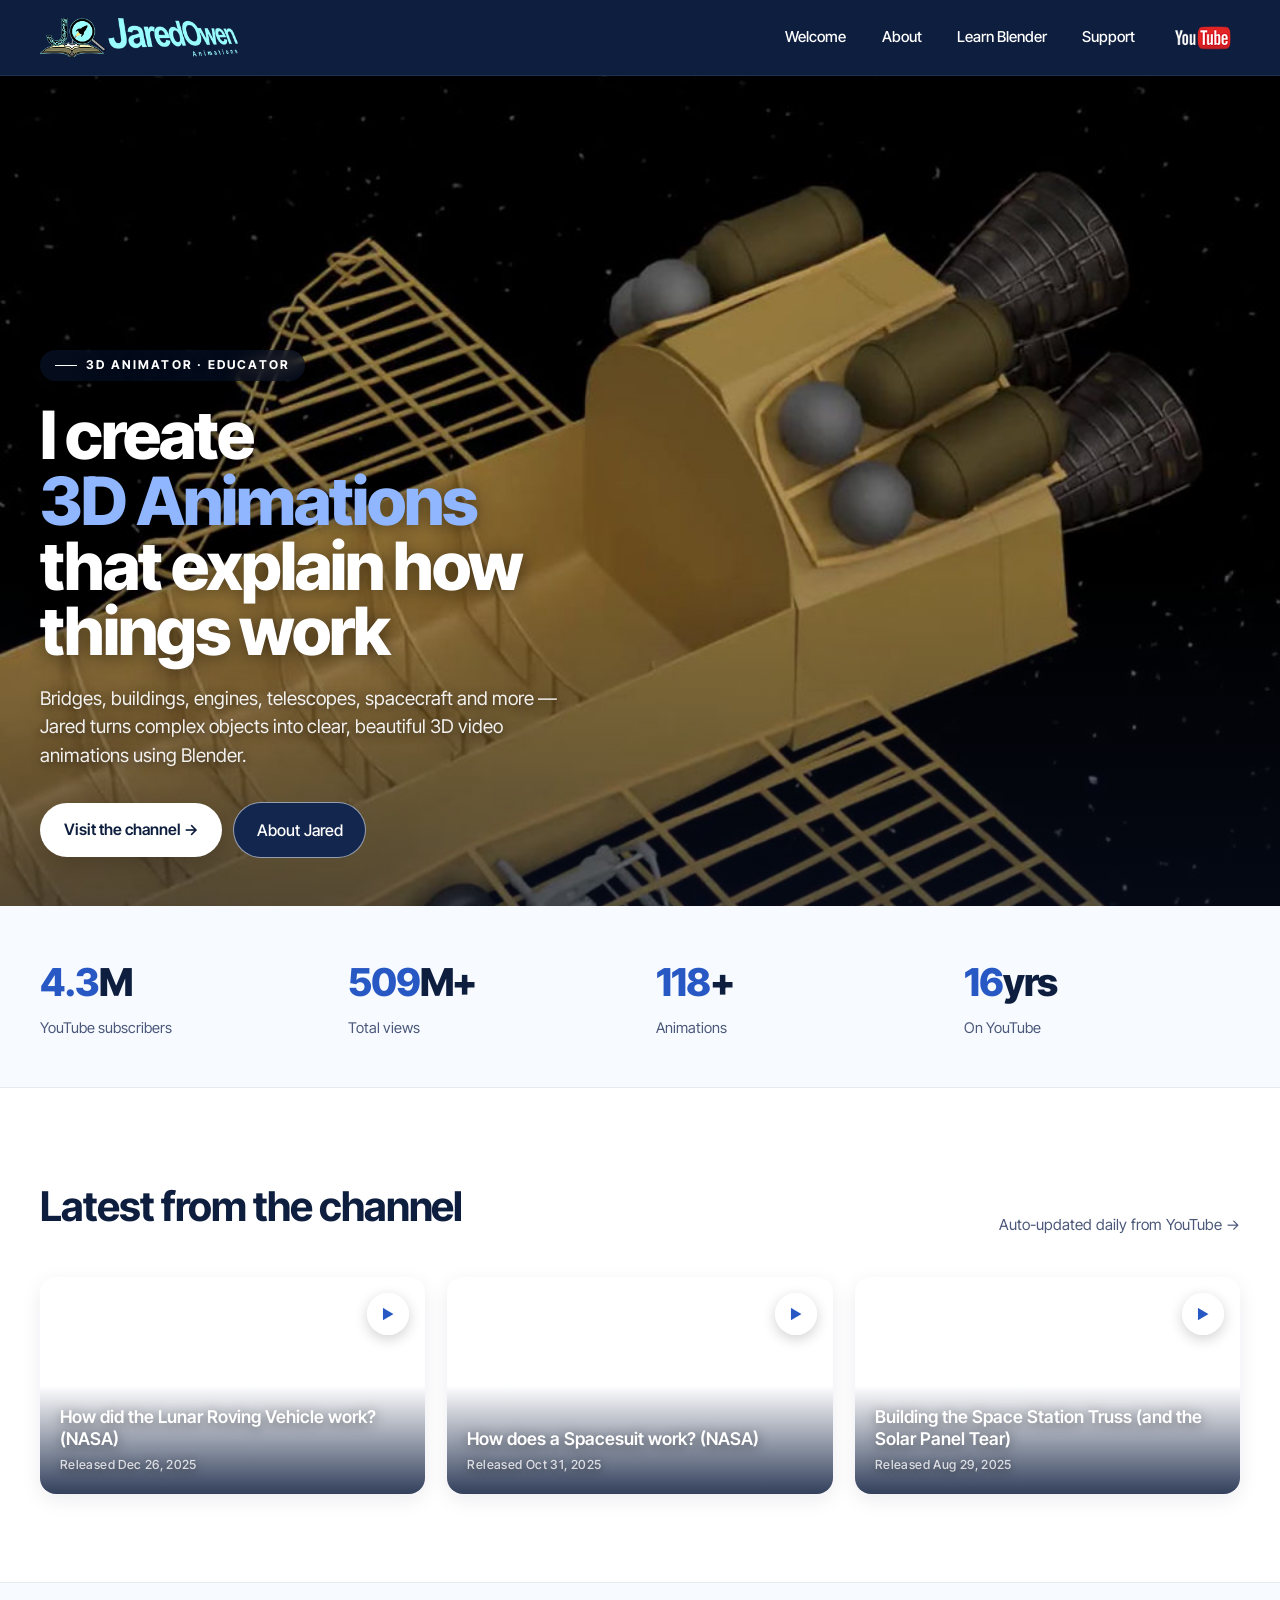
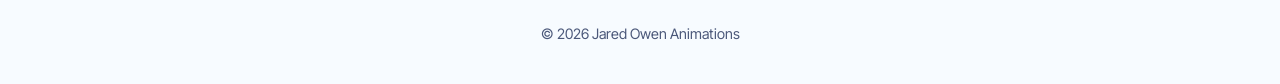
==== index.html @ 5fc321ef "Lighten the hero scrim so the video reads less muted Bumped the gradient start from 35% to 60% and d" ====
<!DOCTYPE html>
<html lang="en">
<head>
  <meta charset="UTF-8" />
  <meta name="viewport" content="width=device-width, initial-scale=1.0" />
  <title>Jared Owen Animations — 3D animations that explain how things work</title>
  <meta name="description" content="Jared Owen creates 3D animations in Blender that explain how things work — bridges, buildings, engines, telescopes, spacecraft and more." />
  <link rel="preconnect" href="https://fonts.googleapis.com">
  <link rel="preconnect" href="https://fonts.gstatic.com" crossorigin>
  <link href="https://fonts.googleapis.com/css2?family=Inter+Tight:wght@400;500;600;700;800;900&display=swap" rel="stylesheet">
  <style>
    :root {
      --paper: #ffffff;
      --surface: #f7fbff;
      --ink: #0e1e3f;
      --ink-soft: #4b587a;
      --line: #e6ebf2;
      --accent: #2758c4;
      --accent-hover: #1d4aa8;
      --accent-soft: #eaf0fc;
      --shadow-sm: 0 6px 20px rgba(14, 30, 63, 0.08);
      --shadow-md: 0 24px 60px rgba(14, 30, 63, 0.18);
      --shadow-lg: 0 40px 100px rgba(14, 30, 63, 0.22);
    }
    * { box-sizing: border-box; }
    html, body { margin: 0; }
    body {
      font-family: 'Inter Tight', system-ui, sans-serif;
      background: var(--paper); color: var(--ink);
      line-height: 1.5; -webkit-font-smoothing: antialiased;
    }
    img { max-width: 100%; display: block; }
    a { color: inherit; text-decoration: none; }

    /* Header — deep navy blue banner, white text */
    .topbar {
      position: sticky; top: 0; z-index: 30;
      display: flex; justify-content: space-between; align-items: center;
      padding: 1.1rem 2.5rem;
      background: var(--ink);
      border-bottom: 1px solid rgba(255, 255, 255, 0.08);
    }
    .brand {
      display: flex; align-items: center; gap: 0.7rem;
      font-weight: 700; font-size: 1.05rem; letter-spacing: -0.01em;
      color: white;
    }
    .brand img { height: 2.4rem; width: auto; }
    .nav { display: flex; gap: 0.3rem; align-items: center; }
    .nav a {
      padding: 0.55rem 0.95rem; font-weight: 500; font-size: 0.94rem;
      color: white; border-radius: 999px;
      transition: color 0.15s, background 0.15s;
    }
    .nav a:hover { color: white; background: #1f3463; }
    .nav .yt-btn {
      display: inline-flex; align-items: center; justify-content: center;
      background: transparent; padding: 0.35rem 0.5rem; margin-left: 0.7rem;
      border-radius: 8px;
      transition: background 0.15s, transform 0.15s;
    }
    .nav .yt-btn img { height: 1.5rem; width: auto; display: block; }
    .nav .yt-btn:hover { background: rgba(255, 255, 255, 0.08); transform: translateY(-1px); }

    /* Hero — full-bleed video, white text directly on video */
    .hero {
      position: relative;
      height: calc(100vh - 70px); min-height: 600px;
      overflow: hidden; background: #000;
    }
    .hero video {
      position: absolute; inset: 0;
      width: 100%; height: 100%; object-fit: cover;
    }
    /* Subtle bottom vignette so white text stays readable.
       Top 60% of the video is fully unobscured; only a narrow band behind
       the headline darkens, and only to 40% navy. */
    .hero::after {
      content: ''; position: absolute; inset: 0; pointer-events: none;
      background: linear-gradient(180deg, transparent 60%, rgba(10, 22, 50, 0.40) 100%);
    }

    .hero-content-wrap {
      position: relative; z-index: 2;
      max-width: 1320px; height: 100%;
      margin: 0 auto; padding: 0 2.5rem;
      display: flex; align-items: end;
      pointer-events: none;
    }
    .hero-content {
      pointer-events: auto;
      max-width: 40rem;
      margin-bottom: 3rem;
      color: white;
      text-shadow: 0 2px 18px rgba(0, 0, 0, 0.45);
    }
    .eyebrow {
      display: inline-flex; align-items: center; gap: 0.55rem;
      letter-spacing: 0.18em; text-transform: uppercase; font-size: 0.76rem;
      font-weight: 700; color: white; margin-bottom: 1.4rem;
      background: rgba(10, 22, 50, 0.55);
      padding: 0.4rem 0.95rem 0.42rem;
      border-radius: 999px;
      backdrop-filter: blur(8px);
    }
    .eyebrow::before {
      content: ''; width: 22px; height: 1px; background: white;
    }
    .hero-content h1 {
      font-size: clamp(2.6rem, 5.2vw, 4.6rem); line-height: 0.98;
      font-weight: 800; letter-spacing: -0.03em; margin: 0 0 1.3rem;
      color: white;
    }
    /* Lighter sky-blue accent so the brand color survives bright video frames. */
    .hero-content h1 .accent { color: #8fb6ff; }
    .hero-content p.lede {
      font-size: 1.18rem; color: rgba(255, 255, 255, 0.92);
      margin: 0 0 2rem; max-width: 34rem;
      text-shadow: 0 2px 10px rgba(0, 0, 0, 0.5);
    }
    .cta-row { display: flex; gap: 0.7rem; flex-wrap: wrap; align-items: center; }
    .btn-primary {
      display: inline-flex; align-items: center; gap: 0.5rem;
      background: white; color: var(--ink);
      padding: 0.95rem 1.5rem; border-radius: 999px;
      font-weight: 600; font-size: 0.98rem;
      transition: transform 0.15s, background 0.15s, color 0.15s;
      text-shadow: none;
      box-shadow: 0 8px 24px rgba(0, 0, 0, 0.18);
    }
    .btn-primary:hover { background: var(--accent); color: white; transform: translateY(-1px); }
    .btn-ghost {
      display: inline-flex; align-items: center; gap: 0.5rem;
      padding: 0.95rem 1.4rem; color: white; font-weight: 500;
      border: 1px solid rgba(255, 255, 255, 0.55); border-radius: 999px;
      background: #13264d;
      transition: background 0.15s, border-color 0.15s;
      text-shadow: none;
    }
    .btn-ghost:hover { background: #1f3463; border-color: white; }

    /* Stats — white surface, blue accents */
    .stats {
      background: var(--surface); border-bottom: 1px solid var(--line);
    }
    .stats-inner {
      max-width: 1320px; margin: 0 auto; padding: 3rem 2.5rem;
      display: grid; grid-template-columns: repeat(4, 1fr); gap: 2rem;
    }
    .stat .num {
      font-size: 2.4rem; font-weight: 800; letter-spacing: -0.03em;
      color: var(--ink);
    }
    .stat .num .accent { color: var(--accent); }
    .stat .label { font-size: 0.92rem; color: var(--ink-soft); margin-top: 0.3rem; }

    /* Latest videos rail */
    .rail-section {
      padding: 5.5rem 2.5rem; max-width: 1320px; margin: 0 auto;
    }
    .rail-head {
      display: flex; justify-content: space-between; align-items: end;
      margin-bottom: 2.5rem; gap: 2rem;
    }
    .rail-head h2 {
      font-size: clamp(1.9rem, 3.2vw, 2.7rem); font-weight: 700;
      letter-spacing: -0.025em; margin: 0; color: var(--ink);
    }
    .rail-head .meta { color: var(--ink-soft); font-size: 0.95rem; }
    .rail {
      display: grid; grid-template-columns: repeat(3, 1fr); gap: 1.4rem;
    }
    .v-card {
      position: relative; aspect-ratio: 16/9; border-radius: 1rem;
      overflow: hidden; background-size: cover; background-position: center;
      box-shadow: var(--shadow-sm);
      transition: transform 0.25s ease, box-shadow 0.25s ease;
    }
    .v-card:hover { transform: translateY(-3px); box-shadow: var(--shadow-md); }
    .v-card::after {
      content: ''; position: absolute; inset: 0;
      background: linear-gradient(180deg, transparent 50%, rgba(14, 30, 63, 0.85));
    }
    .v-card .info {
      position: absolute; bottom: 0; left: 0; right: 0; padding: 1.1rem 1.25rem 1.2rem;
      z-index: 2;
    }
    .v-card .info .tag {
      display: inline-block; background: var(--accent); color: white;
      font-size: 0.68rem; font-weight: 700; letter-spacing: 0.1em;
      padding: 0.22rem 0.55rem; border-radius: 0.3rem;
      text-transform: uppercase; margin-bottom: 0.55rem;
    }
    .v-card .info h3 {
      margin: 0; font-size: 1.1rem; font-weight: 600; color: white;
      line-height: 1.25;
      text-shadow: 0 2px 12px rgba(0,0,0,0.5);
    }
    .v-card .info .released {
      margin-top: 0.4rem;
      font-size: 0.78rem; font-weight: 500;
      color: rgba(255, 255, 255, 0.78);
      letter-spacing: 0.03em;
      text-shadow: 0 2px 8px rgba(0,0,0,0.5);
    }
    .v-card .play {
      position: absolute; top: 1rem; right: 1rem; z-index: 2;
      width: 42px; height: 42px; border-radius: 50%;
      background: rgba(255, 255, 255, 0.95); color: var(--accent);
      display: grid; place-items: center; font-size: 0.85rem;
      box-shadow: 0 4px 14px rgba(0,0,0,0.18);
    }

    footer {
      padding: 2.5rem 2.5rem; text-align: center;
      color: var(--ink-soft); font-size: 0.9rem;
      border-top: 1px solid var(--line);
      background: var(--surface);
    }

    @media (max-width: 900px) {
      .topbar { padding: 0.9rem 1.2rem; }
      .nav a:not(.yt-btn) { display: none; }
      .hero { height: 80vh; min-height: 520px; }
      .hero-content-wrap { padding: 0 1.2rem; }
      .hero-content { margin-bottom: 1.8rem; }
      .stats-inner { grid-template-columns: repeat(2, 1fr); padding: 2.2rem 1.4rem; gap: 1.4rem; }
      .rail-section { padding: 3.5rem 1.4rem; }
      .rail { grid-template-columns: 1fr; }
      .rail-head { flex-direction: column; align-items: start; }
    }
  </style>
</head>
<body>
  <header class="topbar">
    <a href="index.html" class="brand" aria-label="Jared Owen Animations — home">
      <img src="assets/logo.png" alt="Jared Owen Animations" />
    </a>
    <nav class="nav">
      <a href="index.html">Welcome</a>
      <a href="about.html">About</a>
      <a href="learn-blender.html">Learn Blender</a>
      <a href="support.html">Support</a>
      <a href="https://www.youtube.com/@JaredOwen" class="yt-btn" aria-label="Visit Jared on YouTube">
        <img src="assets/youtube-logo.png" alt="YouTube" />
      </a>
    </nav>
  </header>

  <section class="hero">
    <video id="hero-video" autoplay muted playsinline loop preload="auto" tabindex="-1" aria-hidden="true" poster="assets/hero-poster.jpg">
      <source src="assets/hero-loop.mp4" type="video/mp4" />
      <track kind="subtitles" src="assets/hero-captions.vtt" srclang="en" label="English" default />
      <track kind="descriptions" src="assets/hero-descriptions.vtt" srclang="en" label="English descriptions" />
    </video>
    <div class="hero-content-wrap">
      <div class="hero-content">
        <div class="eyebrow">3D Animator · Educator</div>
        <h1>I create<br><span class="accent">3D Animations</span><br>that explain how things work</h1>
        <p class="lede">Bridges, buildings, engines, telescopes, spacecraft and more — Jared turns complex objects into clear, beautiful 3D video animations using Blender.</p>
        <div class="cta-row">
          <a href="https://www.youtube.com/@JaredOwen" class="btn-primary">Visit the channel →</a>
          <a href="about.html" class="btn-ghost">About Jared</a>
        </div>
      </div>
    </div>
  </section>

  <div class="stats">
    <div class="stats-inner">
      <div class="stat"><div class="num" data-stat="subscribers"><span class="accent">1.4</span>M</div><div class="label">YouTube subscribers</div></div>
      <div class="stat"><div class="num" data-stat="views"><span class="accent">200</span>M+</div><div class="label">Total views</div></div>
      <div class="stat"><div class="num" data-stat="videos"><span class="accent">80</span>+</div><div class="label">Animations</div></div>
      <div class="stat"><div class="num" data-stat="years"><span class="accent">16</span>yrs</div><div class="label">On YouTube</div></div>
    </div>
  </div>

  <section class="rail-section">
    <div class="rail-head">
      <h2>Latest from the channel</h2>
      <div class="meta">Auto-updated daily from YouTube →</div>
    </div>
    <div class="rail">
      <a class="v-card" href="https://www.youtube.com/watch?v=u2qs-l0vgGw"
         style="background-image:url('https://img.youtube.com/vi/u2qs-l0vgGw/maxresdefault.jpg');">
        <div class="play">▶</div>
        <div class="info">
          <h3>How did the Lunar Roving Vehicle work? (NASA)</h3>
          <div class="released">Released Dec 26, 2025</div>
        </div>
      </a>
      <a class="v-card" href="https://www.youtube.com/watch?v=VRpHuznm0j0"
         style="background-image:url('https://img.youtube.com/vi/VRpHuznm0j0/maxresdefault.jpg');">
        <div class="play">▶</div>
        <div class="info">
          <h3>How does a Spacesuit work? (NASA)</h3>
          <div class="released">Released Oct 31, 2025</div>
        </div>
      </a>
      <a class="v-card" href="https://www.youtube.com/watch?v=jvhdNuiyNOI"
         style="background-image:url('https://img.youtube.com/vi/jvhdNuiyNOI/maxresdefault.jpg');">
        <div class="play">▶</div>
        <div class="info">
          <h3>Building the Space Station Truss (and the Solar Panel Tear)</h3>
          <div class="released">Released Aug 29, 2025</div>
        </div>
      </a>
    </div>
  </section>

  <footer>© 2026 Jared Owen Animations</footer>

  <script>
    // Robust autoplay: try to start, retry on canplay, fall back to first click.
    document.querySelectorAll('video').forEach(v => {
      v.muted = true;
      const tryPlay = () => v.play().catch(err => console.warn('autoplay blocked, will start on first user interaction:', err));
      tryPlay();
      v.addEventListener('canplay', tryPlay, { once: true });
      v.addEventListener('error', () => console.error('video failed to load. Source path:', v.currentSrc || v.querySelector('source')?.src, v.error));
      document.addEventListener('click', tryPlay, { once: true });
    });

    // Live stats: fetch stats.json (committed by the update-stats GitHub Action every 6h)
    // and replace the hardcoded HTML fallback. If fetch fails, the fallback values stay.
    (function loadStats() {
      // YouTube floors subs/views: 1,499,999 displays as 1.4M, not 1.5M.
      function formatBig(n) {
        if (n >= 1e9)  return [String(Math.floor(n / 1e8) / 10),  'B'];
        if (n >= 1e7)  return [String(Math.floor(n / 1e6)),       'M'];
        if (n >= 1e6)  return [String(Math.floor(n / 1e5) / 10),  'M'];
        if (n >= 1e4)  return [String(Math.floor(n / 1e3)),       'K'];
        if (n >= 1e3)  return [String(Math.floor(n / 100)  / 10), 'K'];
        return [String(n), ''];
      }

      function render(data) {
        const years = Math.max(1, Math.floor((Date.now() - new Date(data.channelStartedAt)) / 31557600000));
        const slots = {
          subscribers: () => { const [v, s] = formatBig(data.subscribers); return [v, s]; },
          views:       () => { const [v, s] = formatBig(data.views);       return [v, s + '+']; },
          videos:      () => [String(data.videos), '+'],
          years:       () => [String(years), 'yrs'],
        };
        document.querySelectorAll('[data-stat]').forEach(el => {
          const make = slots[el.dataset.stat];
          if (!make) return;
          const [value, suffix] = make();
          el.innerHTML = '<span class="accent">' + value + '</span>' + suffix;
        });
      }

      fetch('stats.json?_=' + Date.now())
        .then(r => r.ok ? r.json() : Promise.reject(r.status))
        .then(render)
        .catch(err => console.warn('stats.json unavailable, using hardcoded fallback:', err));
    })();

    // Latest videos: fetch videos.json (committed by the update-videos GitHub Action daily)
    // and replace the hardcoded rail. If fetch fails, the fallback markup stays.
    (function loadVideos() {
      function escapeHtml(s) {
        return String(s).replaceAll(/[&<>"']/g, c => ({
          '&': '&amp;', '<': '&lt;', '>': '&gt;', '"': '&quot;', "'": '&#39;'
        }[c]));
      }
      // YouTube IDs are 11 chars of [A-Za-z0-9_-]. Reject anything else before
      // dropping it into URLs / background-image to neutralise injection risk.
      function isValidId(s) { return typeof s === 'string' && /^[\w-]{11}$/.test(s); }

      function formatReleased(iso) {
        const d = new Date(iso);
        if (Number.isNaN(d.getTime())) return '';
        return d.toLocaleDateString('en-US', { month: 'short', day: 'numeric', year: 'numeric' });
      }

      function render(data) {
        const videos = (data.videos || []).filter(v => isValidId(v.id)).slice(0, 3);
        if (!videos.length) return;
        const rail = document.querySelector('.rail');
        if (!rail) return;
        rail.innerHTML = videos.map(v => {
          const released = formatReleased(v.publishedAt);
          return `
            <a class="v-card" href="https://www.youtube.com/watch?v=${v.id}"
               style="background-image:url('https://img.youtube.com/vi/${v.id}/maxresdefault.jpg');">
              <div class="play">▶</div>
              <div class="info">
                <h3>${escapeHtml(v.title)}</h3>
                ${released ? `<div class="released">Released ${escapeHtml(released)}</div>` : ''}
              </div>
            </a>
          `;
        }).join('');
      }

      fetch('videos.json?_=' + Date.now())
        .then(r => r.ok ? r.json() : Promise.reject(r.status))
        .then(render)
        .catch(err => console.warn('videos.json unavailable, using hardcoded fallback:', err));
    })();
  </script>
</body>
</html>
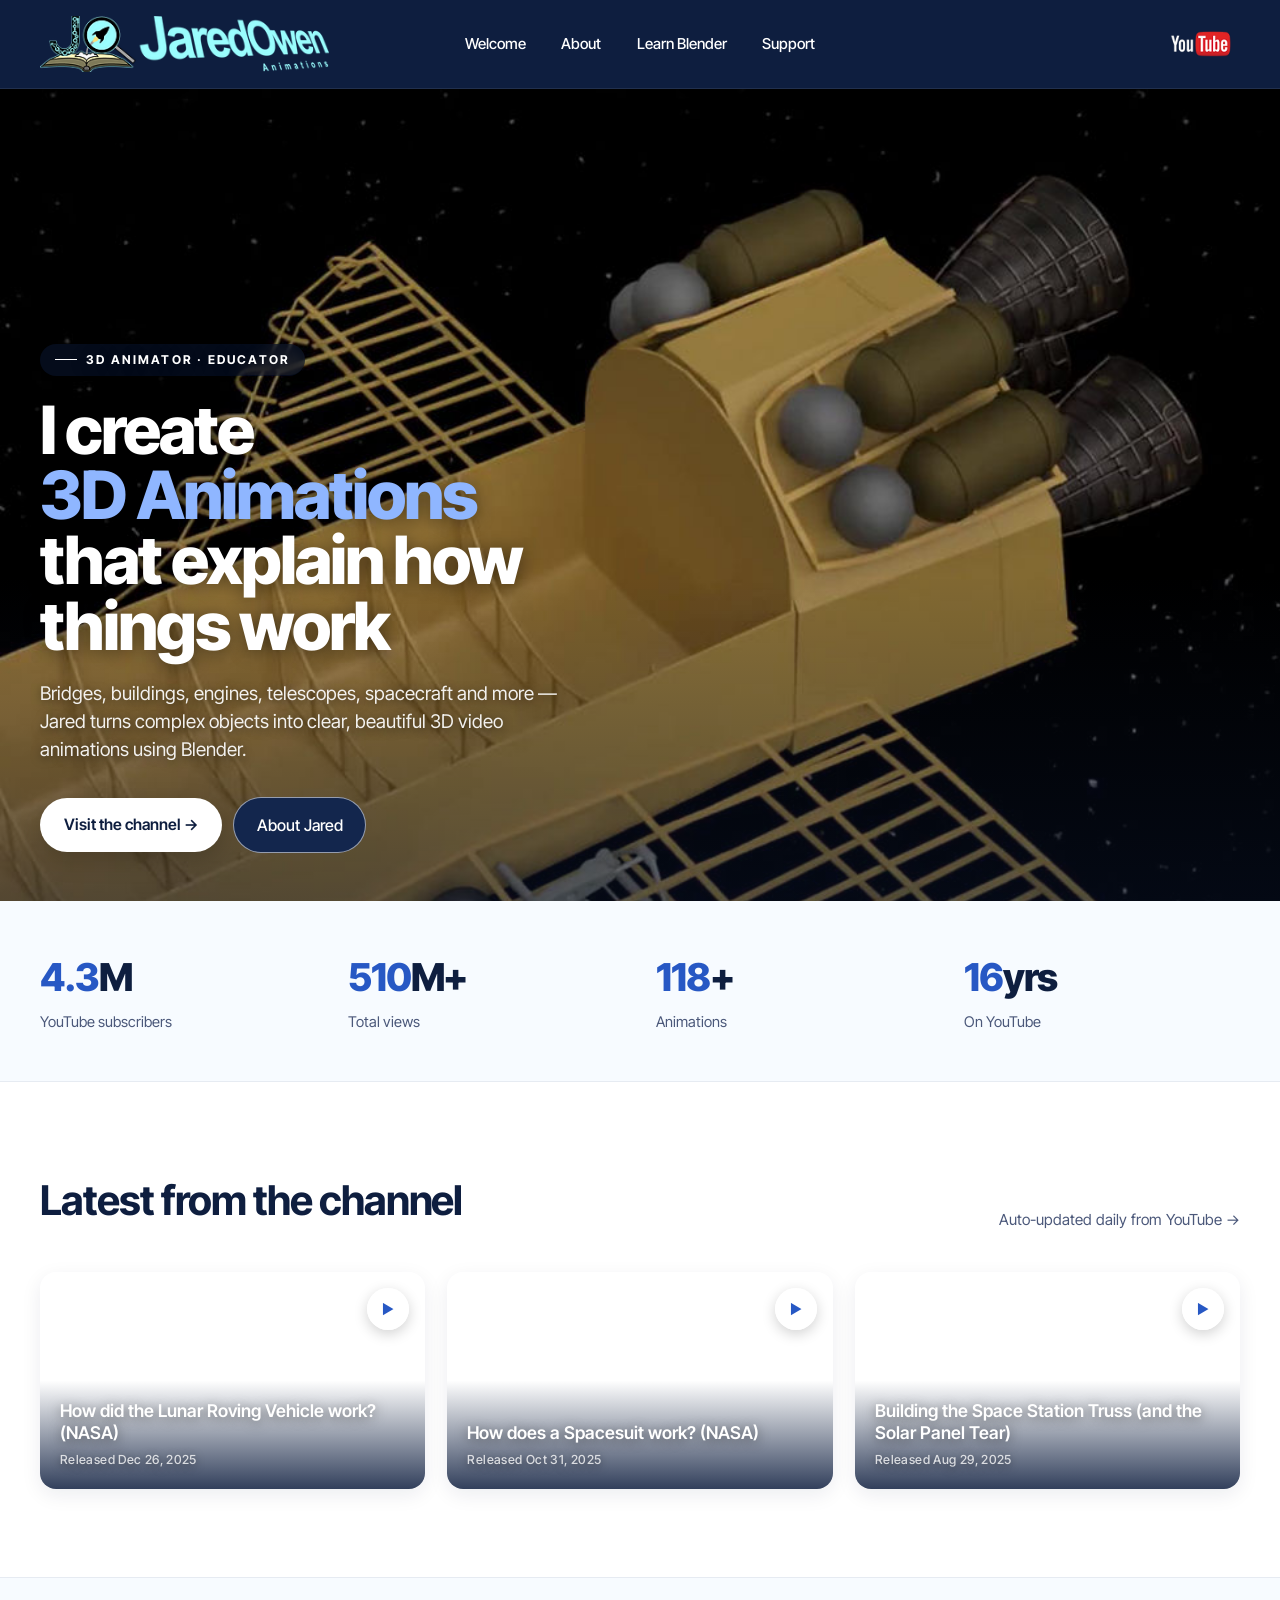
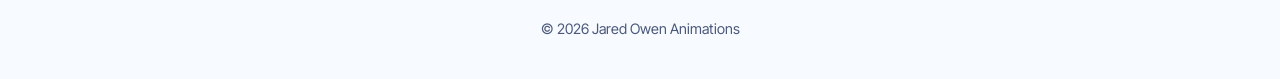
==== commit a9f1d63a: "Restyle topbar with centered nav and larger logo Switches from a flex space-between layout to a 1fr|" ====
--- a/index.html
+++ b/index.html
@@ -35,8 +35,9 @@
     /* Header — deep navy blue banner, white text */
     .topbar {
       position: sticky; top: 0; z-index: 30;
-      display: flex; justify-content: space-between; align-items: center;
-      padding: 1.1rem 2.5rem;
+      display: grid; grid-template-columns: 1fr auto 1fr;
+      align-items: center; gap: 1rem;
+      padding: 1rem 2.5rem;
       background: var(--ink);
       border-bottom: 1px solid rgba(255, 255, 255, 0.08);
     }
@@ -44,28 +45,33 @@
       display: flex; align-items: center; gap: 0.7rem;
       font-weight: 700; font-size: 1.05rem; letter-spacing: -0.01em;
       color: white;
-    }
-    .brand img { height: 2.4rem; width: auto; }
-    .nav { display: flex; gap: 0.3rem; align-items: center; }
+      justify-self: start;
+    }
+    .brand img { height: 3.5rem; width: auto; }
+    .nav {
+      display: flex; gap: 0.3rem; align-items: center;
+      justify-self: center;
+    }
     .nav a {
       padding: 0.55rem 0.95rem; font-weight: 500; font-size: 0.94rem;
       color: white; border-radius: 999px;
       transition: color 0.15s, background 0.15s;
     }
     .nav a:hover { color: white; background: #1f3463; }
-    .nav .yt-btn {
+    .yt-btn {
       display: inline-flex; align-items: center; justify-content: center;
-      background: transparent; padding: 0.35rem 0.5rem; margin-left: 0.7rem;
+      background: transparent; padding: 0.35rem 0.5rem;
       border-radius: 8px;
+      justify-self: end;
       transition: background 0.15s, transform 0.15s;
     }
-    .nav .yt-btn img { height: 1.5rem; width: auto; display: block; }
-    .nav .yt-btn:hover { background: rgba(255, 255, 255, 0.08); transform: translateY(-1px); }
+    .yt-btn img { height: 1.6rem; width: auto; display: block; }
+    .yt-btn:hover { background: rgba(255, 255, 255, 0.08); transform: translateY(-1px); }
 
     /* Hero — full-bleed video, white text directly on video */
     .hero {
       position: relative;
-      height: calc(100vh - 70px); min-height: 600px;
+      height: calc(100vh - 88px); min-height: 600px;
       overflow: hidden; background: #000;
     }
     .hero video {
@@ -219,8 +225,9 @@
     }
 
     @media (max-width: 900px) {
-      .topbar { padding: 0.9rem 1.2rem; }
-      .nav a:not(.yt-btn) { display: none; }
+      .topbar { padding: 0.7rem 1.2rem; }
+      .brand img { height: 2.6rem; }
+      .nav { display: none; }
       .hero { height: 80vh; min-height: 520px; }
       .hero-content-wrap { padding: 0 1.2rem; }
       .hero-content { margin-bottom: 1.8rem; }
@@ -241,10 +248,10 @@
       <a href="about.html">About</a>
       <a href="learn-blender.html">Learn Blender</a>
       <a href="support.html">Support</a>
-      <a href="https://www.youtube.com/@JaredOwen" class="yt-btn" aria-label="Visit Jared on YouTube">
-        <img src="assets/youtube-logo.png" alt="YouTube" />
-      </a>
     </nav>
+    <a href="https://www.youtube.com/@JaredOwen" class="yt-btn" aria-label="Visit Jared on YouTube">
+      <img src="assets/youtube-logo.png" alt="YouTube" />
+    </a>
   </header>
 
   <section class="hero">
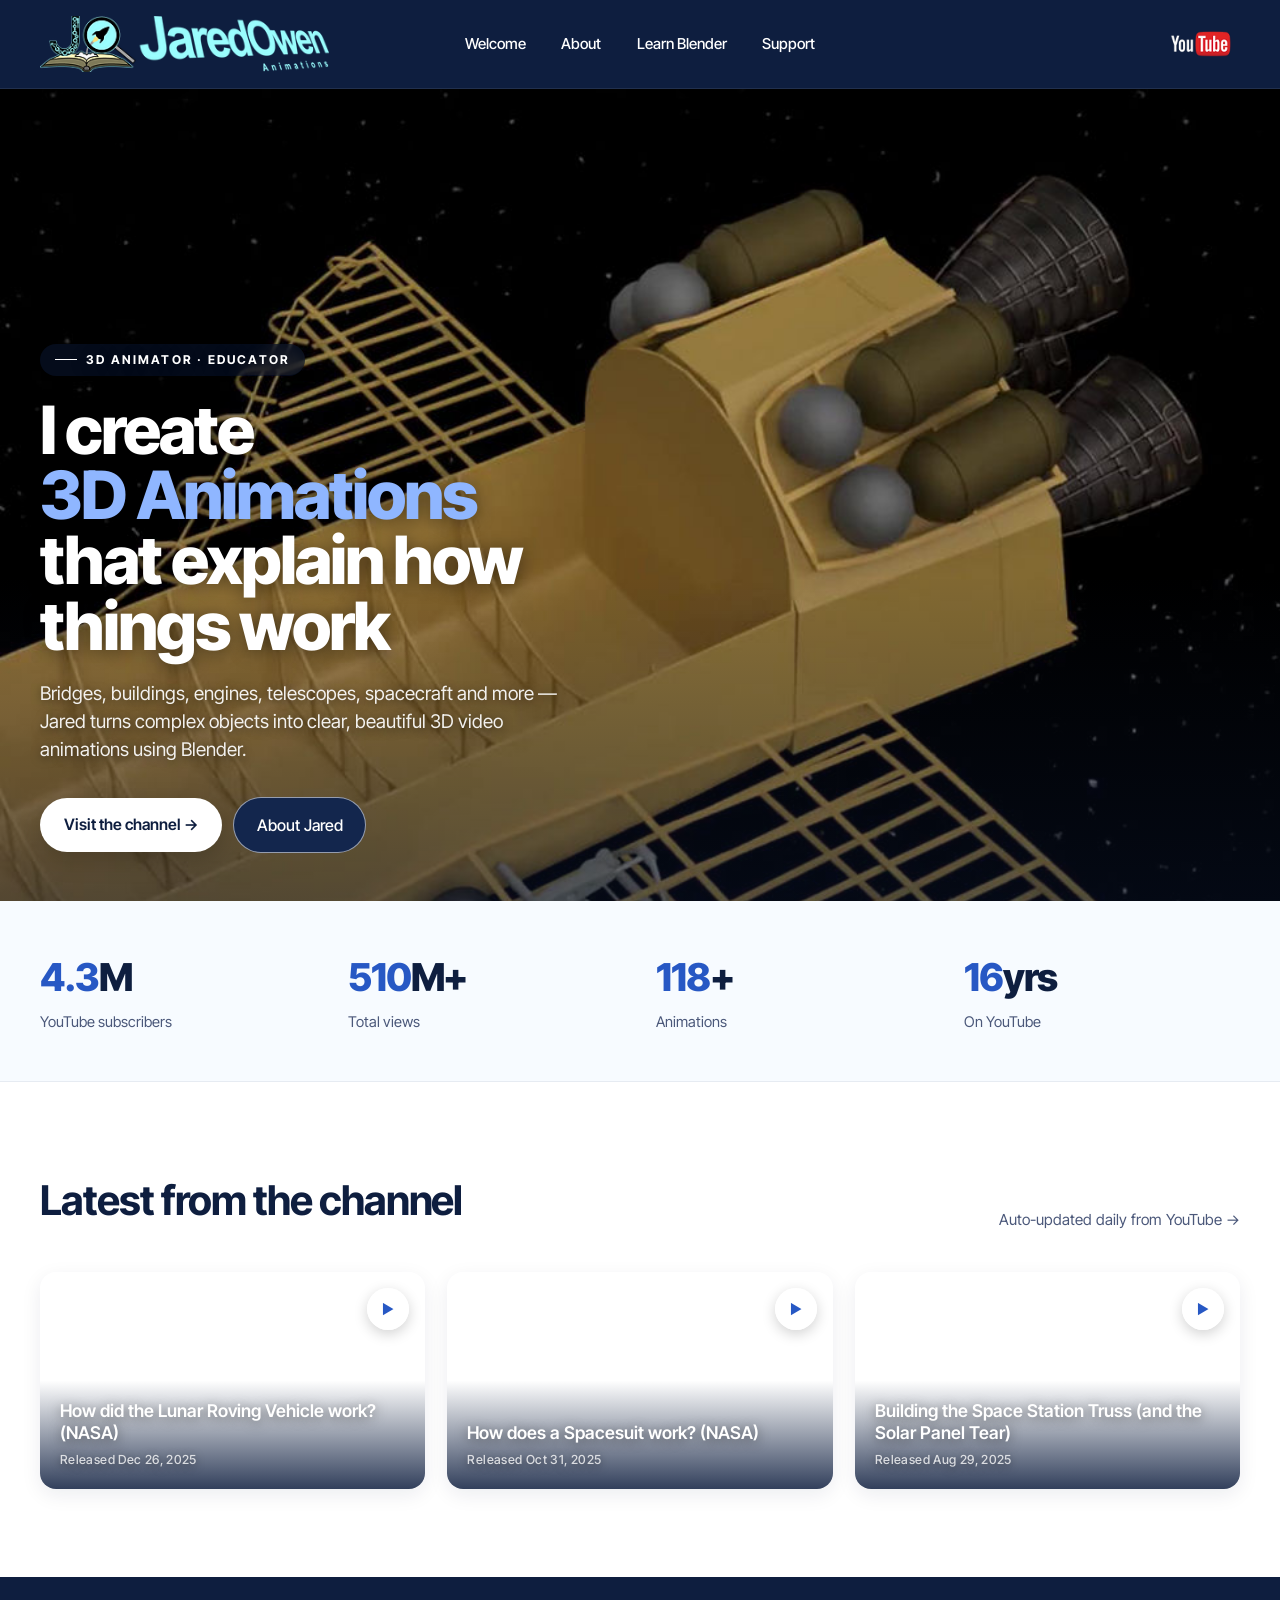
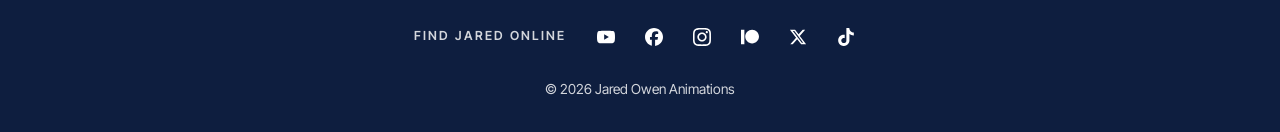
==== commit 78f08f81: "Add mobile nav, social footer, and PayPal wordmark - Mobile nav: hamburger button next to the YouTub" ====
--- a/index.html
+++ b/index.html
@@ -68,6 +68,46 @@
     .yt-btn img { height: 1.6rem; width: auto; display: block; }
     .yt-btn:hover { background: rgba(255, 255, 255, 0.08); transform: translateY(-1px); }
 
+    /* Mobile menu — hamburger button shown only at narrow widths,
+       sits next to the YouTube button. Toggling adds .is-open to .topbar
+       which reveals .mobile-nav below the row and animates the bars to an X. */
+    .topbar-right {
+      display: flex; align-items: center; gap: 0.4rem;
+      justify-self: end;
+    }
+    .menu-btn {
+      display: none;
+      background: transparent; border: 0; cursor: pointer;
+      width: 44px; height: 44px; padding: 0;
+      border-radius: 8px;
+      align-items: center; justify-content: center; flex-direction: column; gap: 5px;
+      transition: background 0.15s;
+    }
+    .menu-btn:hover { background: rgba(255, 255, 255, 0.08); }
+    .menu-btn span {
+      display: block; width: 22px; height: 2px;
+      background: white; border-radius: 2px;
+      transition: transform 0.2s, opacity 0.2s;
+    }
+    .topbar.is-open .menu-btn span:nth-child(1) { transform: translateY(7px) rotate(45deg); }
+    .topbar.is-open .menu-btn span:nth-child(2) { opacity: 0; }
+    .topbar.is-open .menu-btn span:nth-child(3) { transform: translateY(-7px) rotate(-45deg); }
+    .mobile-nav {
+      display: none;
+      grid-column: 1 / -1;
+      flex-direction: column; gap: 0.15rem;
+      padding: 0.5rem 0.4rem 1rem;
+      border-top: 1px solid rgba(255, 255, 255, 0.08);
+    }
+    .topbar.is-open .mobile-nav { display: flex; }
+    .mobile-nav a {
+      padding: 0.85rem 0.95rem;
+      color: white; font-weight: 500; font-size: 1.02rem;
+      border-radius: 8px;
+    }
+    .mobile-nav a:hover,
+    .mobile-nav a.active { background: #1f3463; }
+
     /* Hero — full-bleed video, white text directly on video */
     .hero {
       position: relative;
@@ -217,17 +257,57 @@
       box-shadow: 0 4px 14px rgba(0,0,0,0.18);
     }
 
+    /* Site footer — navy band with social row + copyright. Bookend match
+       for the navy topbar at the top of every page. */
     footer {
-      padding: 2.5rem 2.5rem; text-align: center;
-      color: var(--ink-soft); font-size: 0.9rem;
-      border-top: 1px solid var(--line);
-      background: var(--surface);
+      background: var(--ink); color: white;
+      padding: 2.5rem 2.5rem 2rem;
+    }
+    .footer-inner {
+      max-width: 1320px; margin: 0 auto;
+      display: flex; flex-direction: column;
+      align-items: center; gap: 1.4rem;
+    }
+    .footer-social {
+      display: flex; flex-wrap: wrap;
+      align-items: center; justify-content: center;
+      gap: 0.7rem 1.2rem;
+    }
+    .footer-social-label {
+      font-weight: 600; font-size: 0.78rem;
+      letter-spacing: 0.16em; text-transform: uppercase;
+      color: rgba(255, 255, 255, 0.82);
+    }
+    .social-links {
+      list-style: none; padding: 0; margin: 0;
+      display: flex; gap: 0.5rem;
+    }
+    .social-links a {
+      display: inline-flex; align-items: center; justify-content: center;
+      width: 40px; height: 40px;
+      border-radius: 50%;
+      color: white;
+      transition: background 0.15s, transform 0.15s, color 0.15s;
+    }
+    .social-links a:hover {
+      background: white; color: var(--ink);
+      transform: translateY(-1px);
+    }
+    .social-links svg {
+      width: 18px; height: 18px;
+      fill: currentColor; display: block;
+    }
+    .copyright {
+      margin: 0;
+      color: rgba(255, 255, 255, 0.82);
+      font-size: 0.86rem;
     }
 
     @media (max-width: 900px) {
       .topbar { padding: 0.7rem 1.2rem; }
       .brand img { height: 2.6rem; }
       .nav { display: none; }
+      .menu-btn { display: inline-flex; }
       .hero { height: 80vh; min-height: 520px; }
       .hero-content-wrap { padding: 0 1.2rem; }
       .hero-content { margin-bottom: 1.8rem; }
@@ -243,15 +323,26 @@
     <a href="index.html" class="brand" aria-label="Jared Owen Animations — home">
       <img src="assets/logo.png" alt="Jared Owen Animations" />
     </a>
-    <nav class="nav">
+    <nav class="nav" aria-label="Primary">
       <a href="index.html">Welcome</a>
       <a href="about.html">About</a>
       <a href="learn-blender.html">Learn Blender</a>
       <a href="support.html">Support</a>
     </nav>
-    <a href="https://www.youtube.com/@JaredOwen" class="yt-btn" aria-label="Visit Jared on YouTube">
-      <img src="assets/youtube-logo.png" alt="YouTube" />
-    </a>
+    <div class="topbar-right">
+      <button class="menu-btn" type="button" aria-label="Open menu" aria-expanded="false" aria-controls="mobile-nav">
+        <span></span><span></span><span></span>
+      </button>
+      <a href="https://www.youtube.com/@JaredOwen" class="yt-btn" aria-label="Visit Jared on YouTube">
+        <img src="assets/youtube-logo.png" alt="YouTube" />
+      </a>
+    </div>
+    <nav class="mobile-nav" id="mobile-nav" aria-label="Site navigation">
+      <a href="index.html">Welcome</a>
+      <a href="about.html">About</a>
+      <a href="learn-blender.html">Learn Blender</a>
+      <a href="support.html">Support</a>
+    </nav>
   </header>
 
   <section class="hero">
@@ -315,9 +406,55 @@
     </div>
   </section>
 
-  <footer>© 2026 Jared Owen Animations</footer>
+  <footer>
+    <div class="footer-inner">
+      <div class="footer-social">
+        <span class="footer-social-label">Find Jared online</span>
+        <ul class="social-links">
+          <li><a href="https://www.youtube.com/@JaredOwen" target="_blank" rel="noreferrer" aria-label="YouTube">
+            <svg viewBox="0 0 24 24" aria-hidden="true"><path d="M23.498 6.186a3.016 3.016 0 0 0-2.122-2.136C19.505 3.545 12 3.545 12 3.545s-7.505 0-9.377.505A3.017 3.017 0 0 0 .502 6.186C0 8.07 0 12 0 12s0 3.93.502 5.814a3.016 3.016 0 0 0 2.122 2.136c1.871.505 9.376.505 9.376.505s7.505 0 9.377-.505a3.015 3.015 0 0 0 2.122-2.136C24 15.93 24 12 24 12s0-3.93-.502-5.814zM9.545 15.568V8.432L15.818 12l-6.273 3.568z"/></svg>
+          </a></li>
+          <li><a href="https://www.facebook.com/JaredOwen3d" target="_blank" rel="noreferrer" aria-label="Facebook">
+            <svg viewBox="0 0 24 24" aria-hidden="true"><path d="M9.101 23.691v-7.98H6.627v-3.667h2.474v-1.58c0-4.085 1.848-5.978 5.858-5.978.401 0 .955.042 1.468.103a8.68 8.68 0 0 1 1.141.195v3.325a8.623 8.623 0 0 0-.653-.036 26.805 26.805 0 0 0-.733-.009c-.707 0-1.259.096-1.675.309a1.686 1.686 0 0 0-.679.622c-.258.42-.374.995-.374 1.752v1.297h3.919l-.386 2.103-.287 1.564h-3.246v8.245C19.396 23.238 24 18.179 24 12.044c0-6.627-5.373-12-12-12s-12 5.373-12 12c0 5.628 3.874 10.35 9.101 11.647Z"/></svg>
+          </a></li>
+          <li><a href="https://www.instagram.com/jaredowenanimations" target="_blank" rel="noreferrer" aria-label="Instagram">
+            <svg viewBox="0 0 24 24" aria-hidden="true"><path d="M12 0C8.74 0 8.333.015 7.053.072 5.775.132 4.905.333 4.14.63c-.789.306-1.459.717-2.126 1.384S.935 3.35.63 4.14C.333 4.905.131 5.775.072 7.053.012 8.333 0 8.74 0 12s.015 3.667.072 4.947c.06 1.277.261 2.148.558 2.913.306.788.717 1.459 1.384 2.126.667.666 1.336 1.079 2.126 1.384.766.296 1.636.499 2.913.558C8.333 23.988 8.74 24 12 24s3.667-.015 4.947-.072c1.277-.06 2.148-.262 2.913-.558.788-.306 1.459-.718 2.126-1.384.666-.667 1.079-1.335 1.384-2.126.296-.765.499-1.636.558-2.913.06-1.28.072-1.687.072-4.947s-.015-3.667-.072-4.947c-.06-1.277-.262-2.149-.558-2.913-.306-.789-.718-1.459-1.384-2.126C21.319 1.347 20.651.935 19.86.63c-.765-.297-1.636-.499-2.913-.558C15.667.012 15.26 0 12 0zm0 2.16c3.203 0 3.585.016 4.85.071 1.17.055 1.805.249 2.227.415.562.217.96.477 1.382.896.419.42.679.819.896 1.381.164.422.36 1.057.413 2.227.057 1.266.07 1.646.07 4.85s-.015 3.585-.074 4.85c-.061 1.17-.256 1.805-.421 2.227-.224.562-.479.96-.899 1.382-.419.419-.824.679-1.38.896-.42.164-1.065.36-2.235.413-1.274.057-1.649.07-4.859.07-3.211 0-3.586-.015-4.859-.074-1.171-.061-1.816-.256-2.236-.421-.569-.224-.96-.479-1.379-.899-.421-.419-.69-.824-.9-1.38-.165-.42-.359-1.065-.42-2.235-.045-1.26-.061-1.649-.061-4.844 0-3.196.016-3.586.061-4.861.061-1.17.255-1.814.42-2.234.21-.57.479-.96.9-1.381.419-.419.81-.689 1.379-.898.42-.166 1.051-.361 2.221-.421 1.275-.045 1.65-.06 4.859-.06l.045.03zm0 3.678c-3.405 0-6.162 2.76-6.162 6.162 0 3.405 2.76 6.162 6.162 6.162 3.405 0 6.162-2.76 6.162-6.162 0-3.405-2.76-6.162-6.162-6.162zM12 16c-2.21 0-4-1.79-4-4s1.79-4 4-4 4 1.79 4 4-1.79 4-4 4zm7.846-10.405c0 .795-.646 1.44-1.44 1.44-.795 0-1.44-.646-1.44-1.44 0-.794.646-1.439 1.44-1.439.793-.001 1.44.645 1.44 1.439z"/></svg>
+          </a></li>
+          <li><a href="https://www.patreon.com/jaredowenanimations" target="_blank" rel="noreferrer" aria-label="Patreon">
+            <svg viewBox="0 0 24 24" aria-hidden="true"><path d="M14.82 2.41c-5.07 0-9.18 4.07-9.18 9.07 0 4.99 4.11 9.05 9.18 9.05 5.05 0 9.16-4.06 9.16-9.05 0-5-4.11-9.07-9.16-9.07ZM0 21.6h4.5V2.41H0z"/></svg>
+          </a></li>
+          <li><a href="https://twitter.com/jaredowen3d" target="_blank" rel="noreferrer" aria-label="X (Twitter)">
+            <svg viewBox="0 0 24 24" aria-hidden="true"><path d="M18.244 2.25h3.308l-7.227 8.26 8.502 11.24H16.17l-5.214-6.817L4.99 21.75H1.68l7.73-8.835L1.254 2.25H8.08l4.713 6.231zm-1.161 17.52h1.833L7.084 4.126H5.117z"/></svg>
+          </a></li>
+          <li><a href="https://www.tiktok.com/@jaredowenanimations" target="_blank" rel="noreferrer" aria-label="TikTok">
+            <svg viewBox="0 0 24 24" aria-hidden="true"><path d="M12.525.02c1.31-.02 2.61-.01 3.91-.02.08 1.53.63 3.09 1.75 4.17 1.12 1.11 2.7 1.62 4.24 1.79v4.03c-1.44-.05-2.89-.35-4.2-.97-.57-.26-1.1-.59-1.62-.93-.01 2.92.01 5.84-.02 8.75-.08 1.4-.54 2.79-1.35 3.94-1.31 1.92-3.58 3.17-5.91 3.21-1.43.08-2.86-.31-4.08-1.03-2.02-1.19-3.44-3.37-3.65-5.71-.02-.5-.03-1-.01-1.49.18-1.9 1.12-3.72 2.58-4.96 1.66-1.44 3.98-2.13 6.15-1.72.02 1.48-.04 2.96-.04 4.44-.99-.32-2.15-.23-3.02.37-.63.41-1.11 1.04-1.36 1.75-.21.51-.15 1.07-.14 1.61.24 1.64 1.82 3.02 3.5 2.87 1.12-.01 2.19-.66 2.77-1.61.19-.33.4-.67.41-1.06.1-1.79.06-3.57.07-5.36.01-4.03-.01-8.05.02-12.07z"/></svg>
+          </a></li>
+        </ul>
+      </div>
+      <p class="copyright">© 2026 Jared Owen Animations</p>
+    </div>
+  </footer>
 
   <script>
+    // Mobile menu toggle. Adding .is-open to .topbar reveals the dropdown
+    // and animates the hamburger bars to an X (see CSS). Escape closes it.
+    (function setupMenu() {
+      const topbar = document.querySelector('.topbar');
+      const btn = topbar?.querySelector('.menu-btn');
+      if (!btn) return;
+      const setOpen = (open) => {
+        topbar.classList.toggle('is-open', open);
+        btn.setAttribute('aria-expanded', String(open));
+        btn.setAttribute('aria-label', open ? 'Close menu' : 'Open menu');
+      };
+      btn.addEventListener('click', () => setOpen(!topbar.classList.contains('is-open')));
+      document.addEventListener('keydown', e => {
+        if (e.key === 'Escape' && topbar.classList.contains('is-open')) {
+          setOpen(false); btn.focus();
+        }
+      });
+    })();
+
     // Robust autoplay: try to start, retry on canplay, fall back to first click.
     document.querySelectorAll('video').forEach(v => {
       v.muted = true;
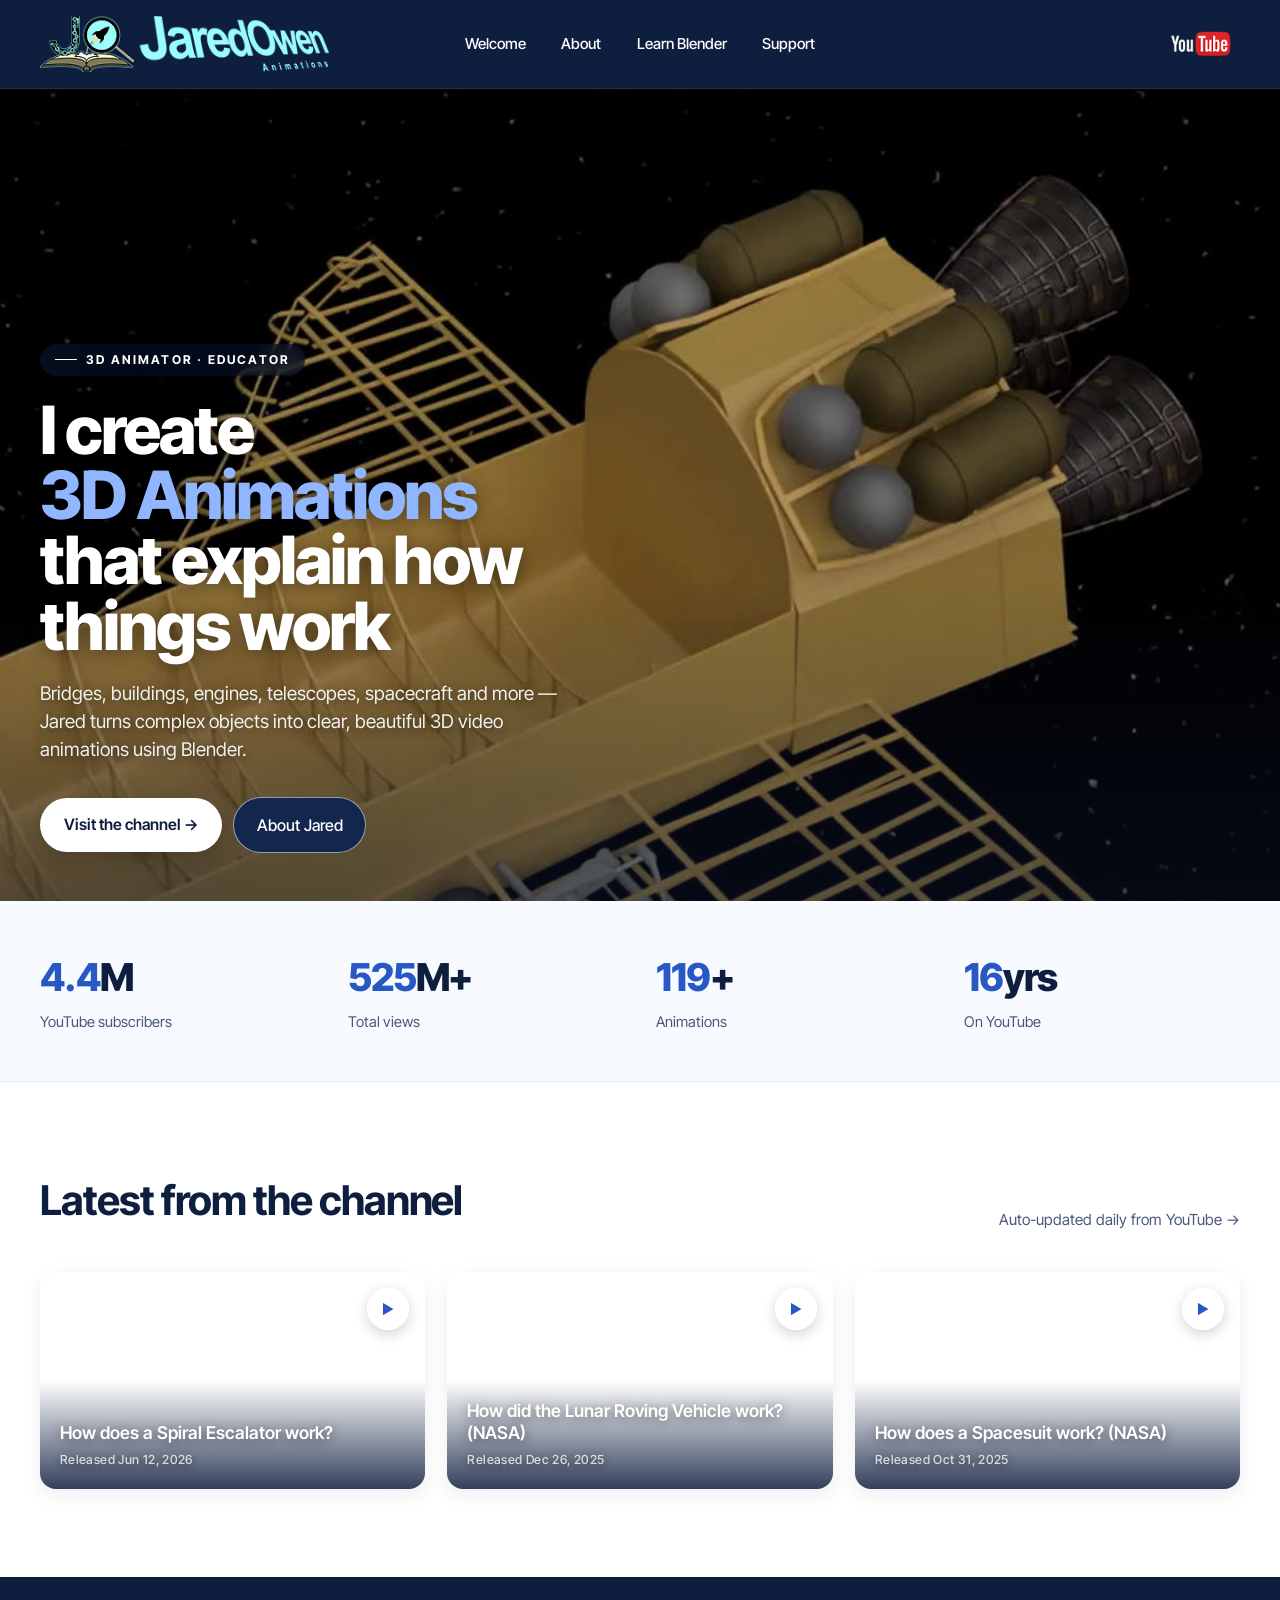
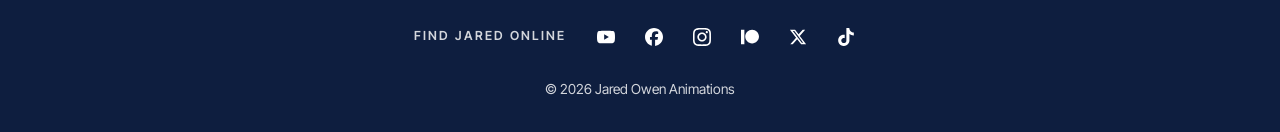
==== commit d014ec6d: "Use clean URLs for internal links Co-Authored-By: Claude Fable 5 <noreply@anthropic.com>" ====
--- a/index.html
+++ b/index.html
@@ -320,14 +320,14 @@
 </head>
 <body>
   <header class="topbar">
-    <a href="index.html" class="brand" aria-label="Jared Owen Animations — home">
+    <a href="./" class="brand" aria-label="Jared Owen Animations — home">
       <img src="assets/logo.png" alt="Jared Owen Animations" />
     </a>
     <nav class="nav" aria-label="Primary">
-      <a href="index.html">Welcome</a>
-      <a href="about.html">About</a>
-      <a href="learn-blender.html">Learn Blender</a>
-      <a href="support.html">Support</a>
+      <a href="./">Welcome</a>
+      <a href="about">About</a>
+      <a href="learn-blender">Learn Blender</a>
+      <a href="support">Support</a>
     </nav>
     <div class="topbar-right">
       <button class="menu-btn" type="button" aria-label="Open menu" aria-expanded="false" aria-controls="mobile-nav">
@@ -338,10 +338,10 @@
       </a>
     </div>
     <nav class="mobile-nav" id="mobile-nav" aria-label="Site navigation">
-      <a href="index.html">Welcome</a>
-      <a href="about.html">About</a>
-      <a href="learn-blender.html">Learn Blender</a>
-      <a href="support.html">Support</a>
+      <a href="./">Welcome</a>
+      <a href="about">About</a>
+      <a href="learn-blender">Learn Blender</a>
+      <a href="support">Support</a>
     </nav>
   </header>
 
@@ -358,7 +358,7 @@
         <p class="lede">Bridges, buildings, engines, telescopes, spacecraft and more — Jared turns complex objects into clear, beautiful 3D video animations using Blender.</p>
         <div class="cta-row">
           <a href="https://www.youtube.com/@JaredOwen" class="btn-primary">Visit the channel →</a>
-          <a href="about.html" class="btn-ghost">About Jared</a>
+          <a href="about" class="btn-ghost">About Jared</a>
         </div>
       </div>
     </div>
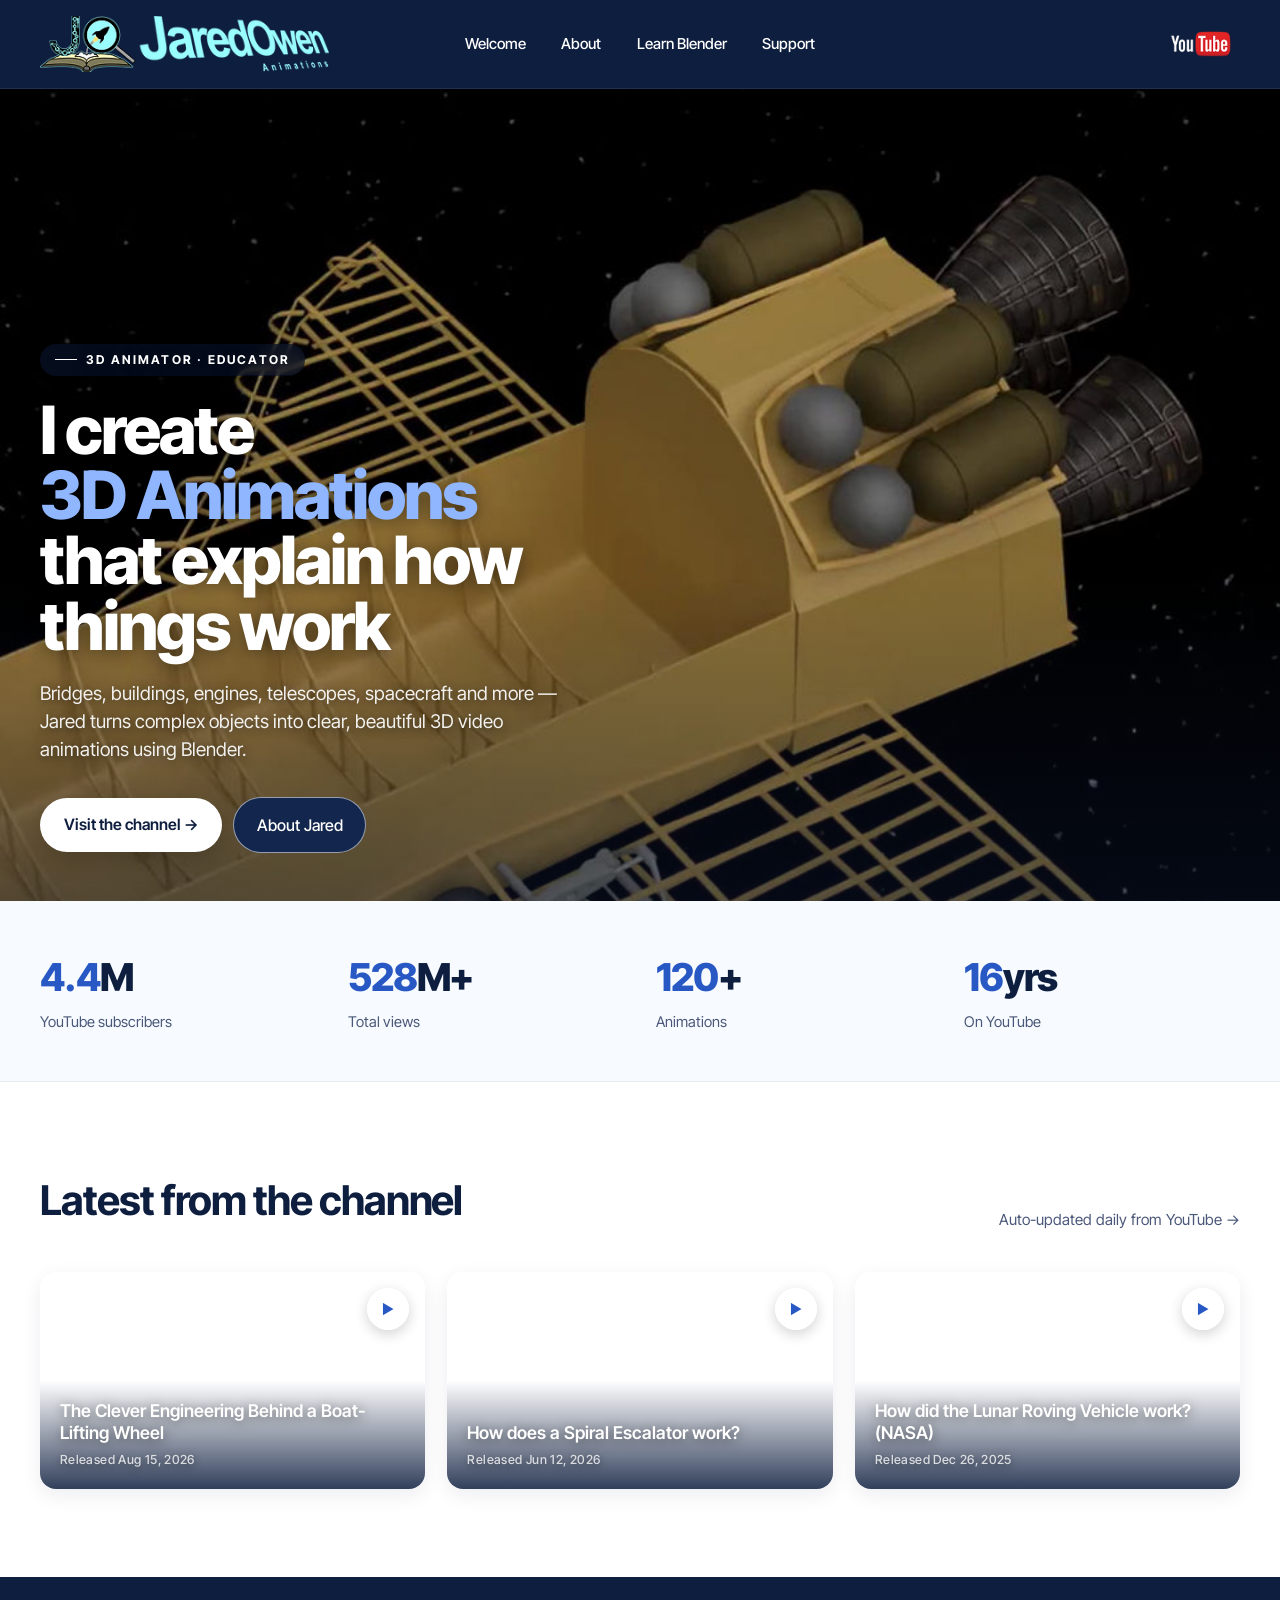
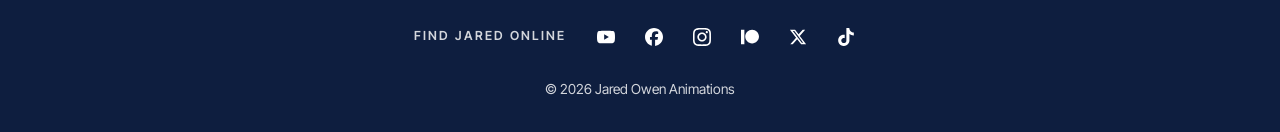
==== commit f4dd3b2c: "Refresh fallback video rail and update bio" ====
--- a/index.html
+++ b/index.html
@@ -5,6 +5,8 @@
   <meta name="viewport" content="width=device-width, initial-scale=1.0" />
   <title>Jared Owen Animations — 3D animations that explain how things work</title>
   <meta name="description" content="Jared Owen creates 3D animations in Blender that explain how things work — bridges, buildings, engines, telescopes, spacecraft and more." />
+  <link rel="icon" type="image/jpeg" href="assets/favicon.jpg" />
+  <link rel="apple-touch-icon" href="assets/favicon.jpg" />
   <link rel="preconnect" href="https://fonts.googleapis.com">
   <link rel="preconnect" href="https://fonts.gstatic.com" crossorigin>
   <link href="https://fonts.googleapis.com/css2?family=Inter+Tight:wght@400;500;600;700;800;900&display=swap" rel="stylesheet">
@@ -379,28 +381,28 @@
       <div class="meta">Auto-updated daily from YouTube →</div>
     </div>
     <div class="rail">
+      <a class="v-card" href="https://www.youtube.com/watch?v=ucyw6GVifCE"
+         style="background-image:url('https://img.youtube.com/vi/ucyw6GVifCE/maxresdefault.jpg');">
+        <div class="play">▶</div>
+        <div class="info">
+          <h3>The Clever Engineering Behind a Boat-Lifting Wheel</h3>
+          <div class="released">Released Aug 15, 2026</div>
+        </div>
+      </a>
+      <a class="v-card" href="https://www.youtube.com/watch?v=7QsgPiLe_Q0"
+         style="background-image:url('https://img.youtube.com/vi/7QsgPiLe_Q0/maxresdefault.jpg');">
+        <div class="play">▶</div>
+        <div class="info">
+          <h3>How does a Spiral Escalator work?</h3>
+          <div class="released">Released Jun 12, 2026</div>
+        </div>
+      </a>
       <a class="v-card" href="https://www.youtube.com/watch?v=u2qs-l0vgGw"
          style="background-image:url('https://img.youtube.com/vi/u2qs-l0vgGw/maxresdefault.jpg');">
         <div class="play">▶</div>
         <div class="info">
           <h3>How did the Lunar Roving Vehicle work? (NASA)</h3>
           <div class="released">Released Dec 26, 2025</div>
-        </div>
-      </a>
-      <a class="v-card" href="https://www.youtube.com/watch?v=VRpHuznm0j0"
-         style="background-image:url('https://img.youtube.com/vi/VRpHuznm0j0/maxresdefault.jpg');">
-        <div class="play">▶</div>
-        <div class="info">
-          <h3>How does a Spacesuit work? (NASA)</h3>
-          <div class="released">Released Oct 31, 2025</div>
-        </div>
-      </a>
-      <a class="v-card" href="https://www.youtube.com/watch?v=jvhdNuiyNOI"
-         style="background-image:url('https://img.youtube.com/vi/jvhdNuiyNOI/maxresdefault.jpg');">
-        <div class="play">▶</div>
-        <div class="info">
-          <h3>Building the Space Station Truss (and the Solar Panel Tear)</h3>
-          <div class="released">Released Aug 29, 2025</div>
         </div>
       </a>
     </div>
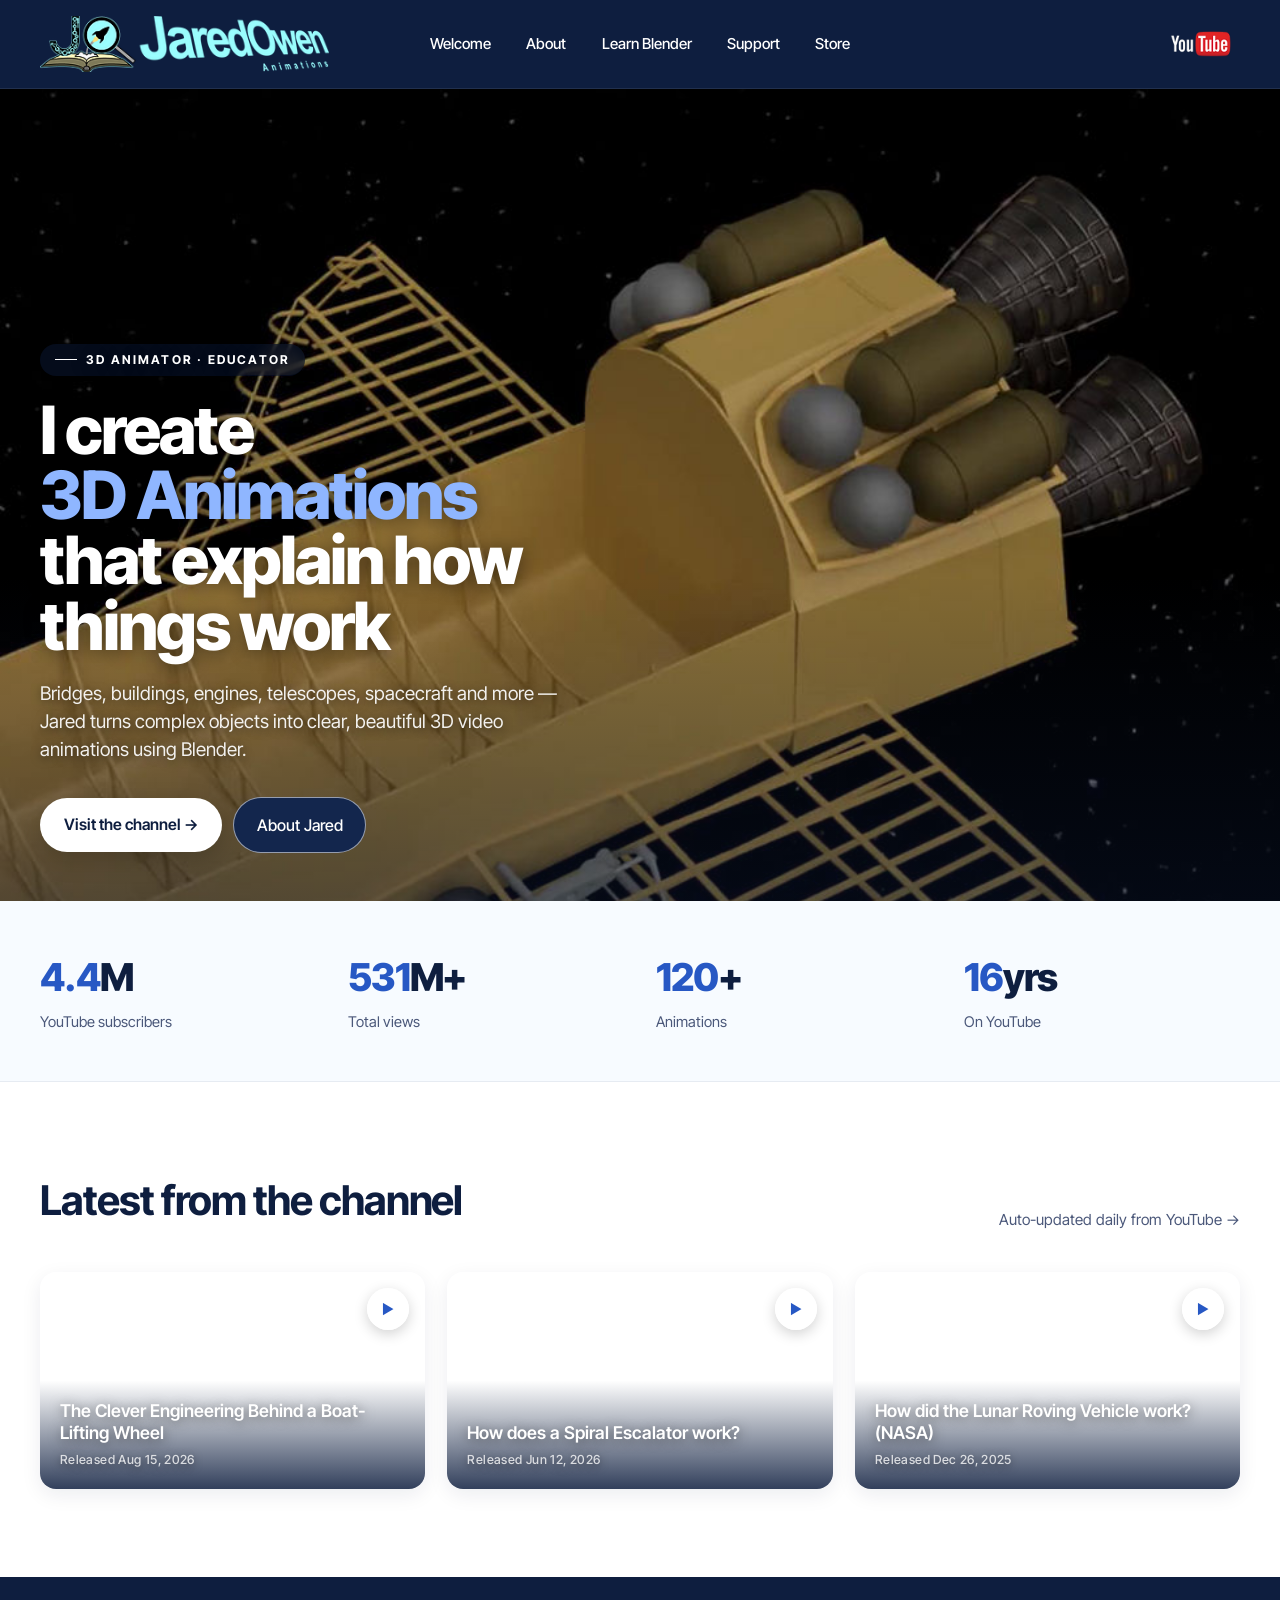
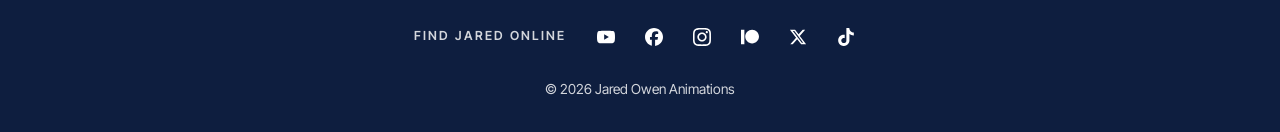
==== commit a41e6db1: "Add Store tab to site navigation Fifth nav item on all four pages, in both the desktop nav and the m" ====
--- a/index.html
+++ b/index.html
@@ -330,6 +330,7 @@
       <a href="about">About</a>
       <a href="learn-blender">Learn Blender</a>
       <a href="support">Support</a>
+      <a href="https://store.jaredowen3d.com/">Store</a>
     </nav>
     <div class="topbar-right">
       <button class="menu-btn" type="button" aria-label="Open menu" aria-expanded="false" aria-controls="mobile-nav">
@@ -344,6 +345,7 @@
       <a href="about">About</a>
       <a href="learn-blender">Learn Blender</a>
       <a href="support">Support</a>
+      <a href="https://store.jaredowen3d.com/">Store</a>
     </nav>
   </header>
 
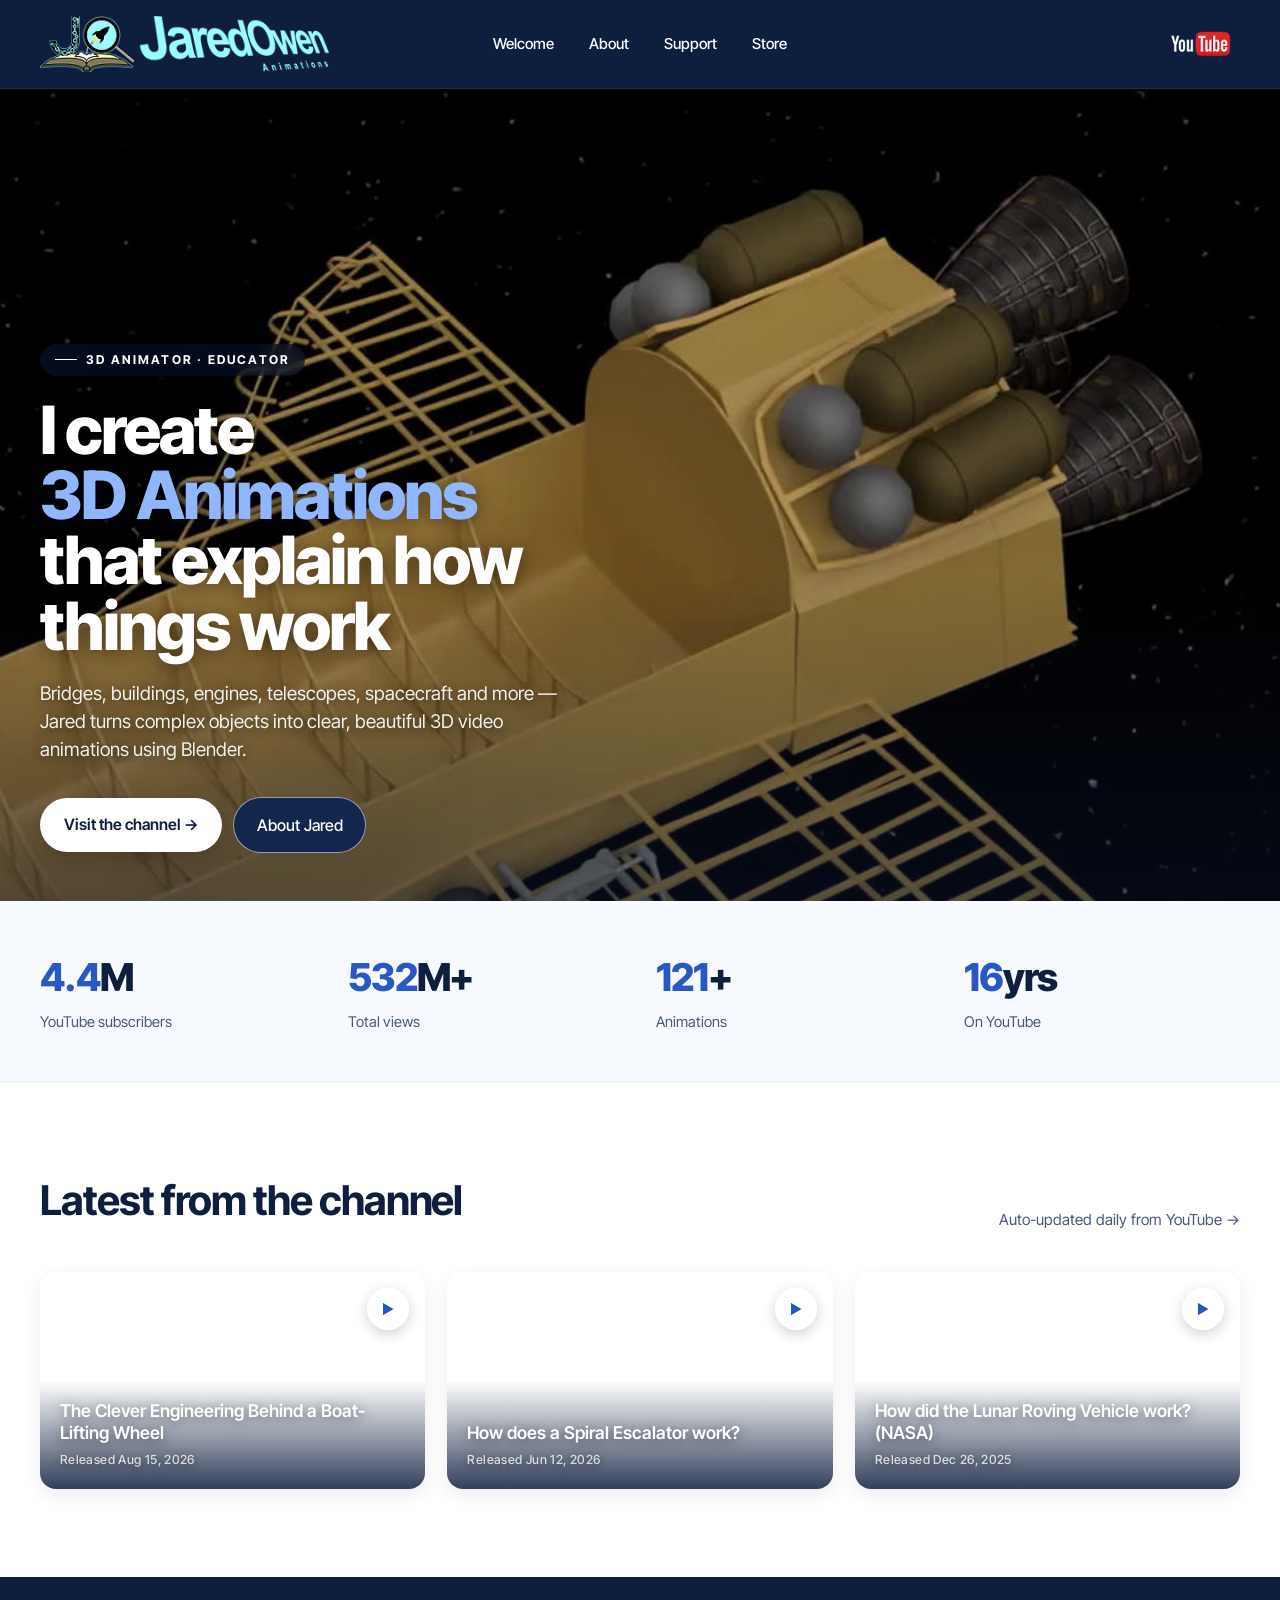
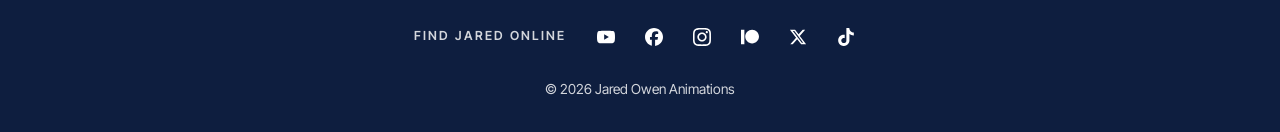
==== commit 4601c564: "Drop Learn Blender from the nav and link it from the About page Remove the Learn Blender link from t" ====
--- a/index.html
+++ b/index.html
@@ -328,7 +328,6 @@
     <nav class="nav" aria-label="Primary">
       <a href="./">Welcome</a>
       <a href="about">About</a>
-      <a href="learn-blender">Learn Blender</a>
       <a href="support">Support</a>
       <a href="https://store.jaredowen3d.com/">Store</a>
     </nav>
@@ -343,7 +342,6 @@
     <nav class="mobile-nav" id="mobile-nav" aria-label="Site navigation">
       <a href="./">Welcome</a>
       <a href="about">About</a>
-      <a href="learn-blender">Learn Blender</a>
       <a href="support">Support</a>
       <a href="https://store.jaredowen3d.com/">Store</a>
     </nav>
